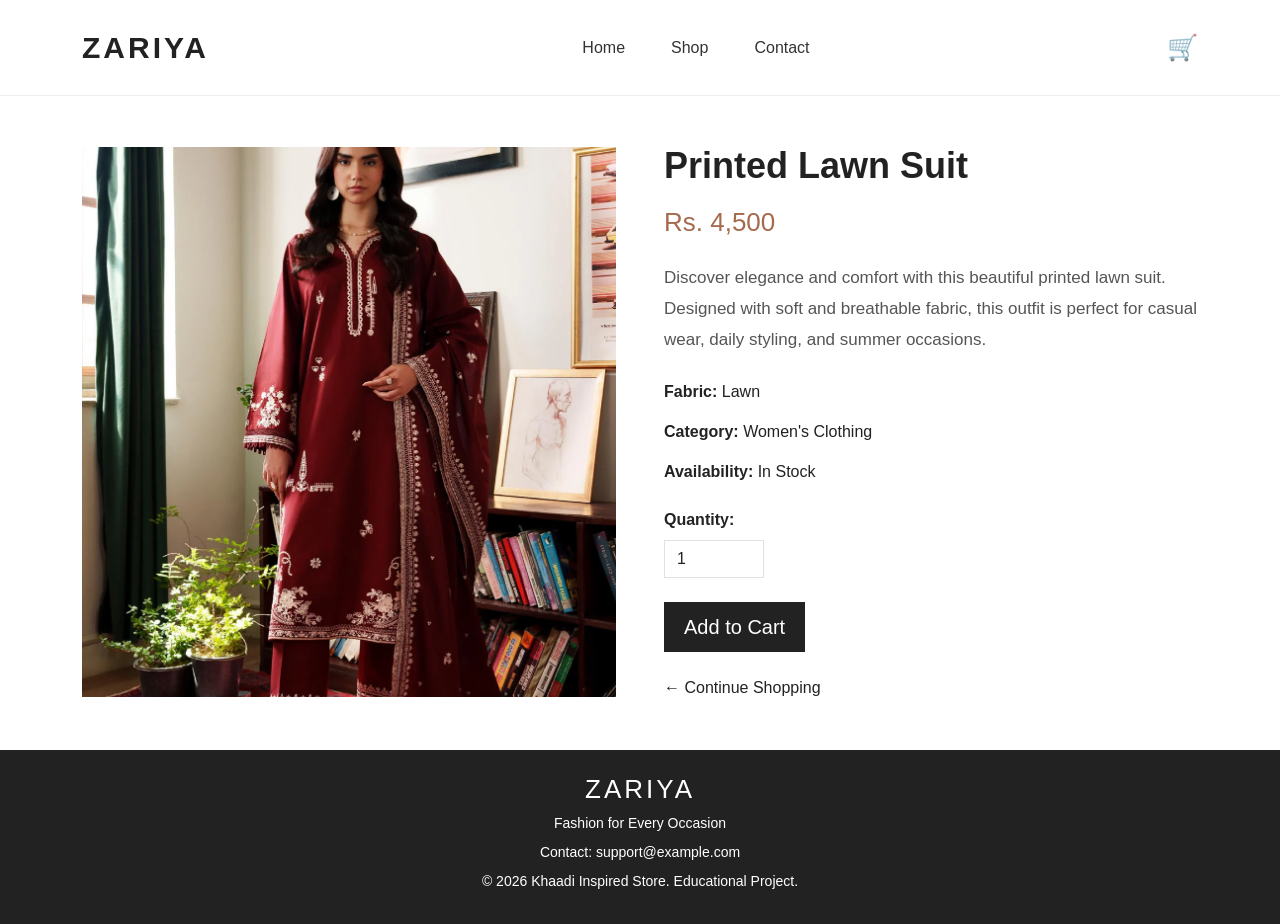
==== midterm-lab-exam/product.html @ 31271749 "midterm: baseline copy" ====
<!DOCTYPE html>
<html lang="en">

<head>
	<meta charset="UTF-8">
	<meta name="viewport" content="width=device-width, initial-scale=1.0">
	<title>Printed Lawn Suit | Zariya</title>

	<!-- Bootstrap CSS -->
	<link href="https://cdn.jsdelivr.net/npm/bootstrap@5.3.3/dist/css/bootstrap.min.css" rel="stylesheet">

	<!-- Custom CSS -->
	<link rel="stylesheet" href="style.css">
</head>

<body>

<!-- Header -->
<header>
	<nav class="navbar navbar-expand-lg navbar-light bg-white">
		<div class="container">

			<a class="navbar-brand" href="index.html">ZARIYA</a>

			<!-- Mobile Menu Button -->
			<button class="navbar-toggler" type="button"
				data-bs-toggle="collapse"
				data-bs-target="#navbarMenu"
				aria-controls="navbarMenu"
				aria-expanded="false"
				aria-label="Toggle navigation">

				<span class="navbar-toggler-icon"></span>

			</button>

			<!-- Navigation Links -->
			<div class="collapse navbar-collapse" id="navbarMenu">

				<div class="navbar-nav mx-auto">
					<a class="nav-link" href="index.html">Home</a>
					<a class="nav-link" href="index.html#products">Shop</a>
					<a class="nav-link" href="#footer">Contact</a>
				</div>

				<span class="cart-icon">🛒</span>

			</div>

		</div>
	</nav>
</header>

	<!-- Product Details -->
	<section class="container my-5">

		<div class="row align-items-center g-5">

			<!-- Product Image -->
			<div class="col-12 col-md-6">

				<img src="images/product1.webp"
				     class="img-fluid w-100 product-detail-img"
				     alt="Printed Lawn Suit">

			</div>

			<!-- Product Information -->
			<div class="col-12 col-md-6">

				<h1 class="product-name">Printed Lawn Suit</h1>

				<h3 class="product-price">Rs. 4,500</h3>

				<p class="product-description">
					Discover elegance and comfort with this beautiful
					printed lawn suit. Designed with soft and breathable
					fabric, this outfit is perfect for casual wear,
					daily styling, and summer occasions.
				</p>

				<p><strong>Fabric:</strong> Lawn</p>

				<p><strong>Category:</strong> Women's Clothing</p>

				<p><strong>Availability:</strong> In Stock</p>

				<!-- Quantity Selector -->
				<div class="my-4">

					<label for="quantity" class="form-label">
						<strong>Quantity:</strong>
					</label>

					<input type="number"
					       id="quantity"
					       class="form-control quantity-input"
					       value="1"
					       min="1">

				</div>

				<!-- Add to Cart Button -->
				<button type="button" class="btn btn-dark btn-lg">
					Add to Cart
				</button>

				<!-- Back to Shopping -->
				<div class="mt-4">

					<a href="index.html" class="back-link">
						← Continue Shopping
					</a>

				</div>

			</div>

		</div>

	</section>

	<!-- Footer -->
	<footer id="footer" class="text-center p-4">

		<h4>ZARIYA</h4>

		<p>Fashion for Every Occasion</p>

		<p>Contact: support@example.com</p>

		<p>&copy; 2026 Khaadi Inspired Store. Educational Project.</p>

	</footer>
    <script src="https://cdn.jsdelivr.net/npm/bootstrap@5.3.3/dist/js/bootstrap.bundle.min.js"></script>
</body>
</html>
---- midterm-lab-exam/style.css ----
/* General Styling */
body {
	font-family: Arial, sans-serif;
	margin: 0;
	padding: 0;
	background-color: #ffffff;
	color: #222222;
}

/* Navbar */
.navbar {
	padding: 20px 0;
	border-bottom: 1px solid #eeeeee;
}

.navbar-brand {
	font-size: 30px;
	font-weight: bold;
	letter-spacing: 3px;
	color: #222222;
}

.nav-link {
	font-size: 16px;
	margin: 0 15px;
	color: #333333;
}

.nav-link:hover {
	color: #a66a4c;
}

.cart-icon {
	font-size: 25px;
	cursor: pointer;
}

/* Homepage Banner */
.banner {
	background-color: #f5eee8;
	padding: 100px 20px;
}

.banner h1 {
	font-size: 48px;
	font-weight: bold;
	letter-spacing: 2px;
}

.banner p {
	font-size: 20px;
	margin: 20px 0;
}

.banner .btn {
	padding: 12px 35px;
	border-radius: 0;
}

/* Product Section */
#products h2 {
	font-size: 32px;
	font-weight: bold;
	margin-bottom: 30px;
}

/* Product Cards */
.card {
	border: 1px solid #eeeeee;
	border-radius: 0;
	transition: 0.3s;
}

.card:hover {
	box-shadow: 0 5px 15px rgba(0, 0, 0, 0.1);
}

.card-img-top {
	width: 100%;
	height: 350px;
	object-fit: cover;
	border-radius: 0;
}

.card-body {
	padding: 20px;
}

.card-title {
	font-size: 17px;
	font-weight: bold;
}

.card-text {
	font-size: 16px;
	color: #555555;
}

/* Buttons */
.btn-dark {
	background-color: #222222;
	border: none;
	border-radius: 0;
	padding: 10px 20px;
}

.btn-dark:hover {
	background-color: #a66a4c;
}

/* Footer */
footer {
	background-color: #222222;
	color: white;
	margin-top: 50px;
}

footer h4 {
	font-size: 26px;
	letter-spacing: 3px;
}

footer p {
	font-size: 14px;
	margin: 8px 0;
}

/* Tablet */
@media (max-width: 991px) {
	.banner {
		padding: 70px 20px;
	}

	.banner h1 {
		font-size: 38px;
	}

	.card-img-top {
		height: 320px;
	}

	.nav-link {
		margin: 0 8px;
	}
}

/* Mobile */
@media (max-width: 575px) {
	.navbar-brand {
		font-size: 24px;
	}

	.banner {
		padding: 50px 15px;
	}

	.banner h1 {
		font-size: 30px;
	}

	.banner p {
		font-size: 16px;
	}

	#products h2 {
		font-size: 26px;
	}

	.card-img-top {
		height: 400px;
	}

	.cart-icon {
		font-size: 22px;
	}
}
    /* Product Detail Page */

.product-detail-img {
	height: 550px;
	object-fit: cover;
}

.product-name {
	font-size: 36px;
	font-weight: bold;
	margin-bottom: 20px;
}

.product-price {
	font-size: 26px;
	color: #a66a4c;
	margin-bottom: 25px;
}

.product-description {
	font-size: 17px;
	line-height: 1.8;
	color: #555555;
	margin-bottom: 25px;
}

.quantity-input {
	width: 100px;
	border-radius: 0;
}

.back-link {
	color: #222222;
	text-decoration: none;
	font-size: 16px;
}

.back-link:hover {
	color: #a66a4c;
}

/* Tablet */
@media (max-width: 991px) {
	.product-detail-img {
		height: 450px;
	}

	.product-name {
		font-size: 30px;
	}
}

/* Mobile */
@media (max-width: 575px) {
	.product-detail-img {
		height: auto;
	}

	.product-name {
		font-size: 26px;
	}

	.product-price {
		font-size: 22px;
	}

	.product-description {
		font-size: 15px;
	}
}
/* Responsive Navbar */

.navbar-toggler {
	border: 1px solid #dddddd;
	border-radius: 0;
}

.navbar-toggler:focus {
	box-shadow: none;
}

.navbar-collapse {
	align-items: center;
}

/* Tablet and Mobile Navbar */
@media (max-width: 991px) {

	.navbar-nav {
		text-align: center;
		padding: 15px 0;
	}

	.nav-link {
		padding: 10px;
		margin: 0;
	}

	.cart-icon {
		display: block;
		text-align: center;
		padding-bottom: 10px;
	}
}
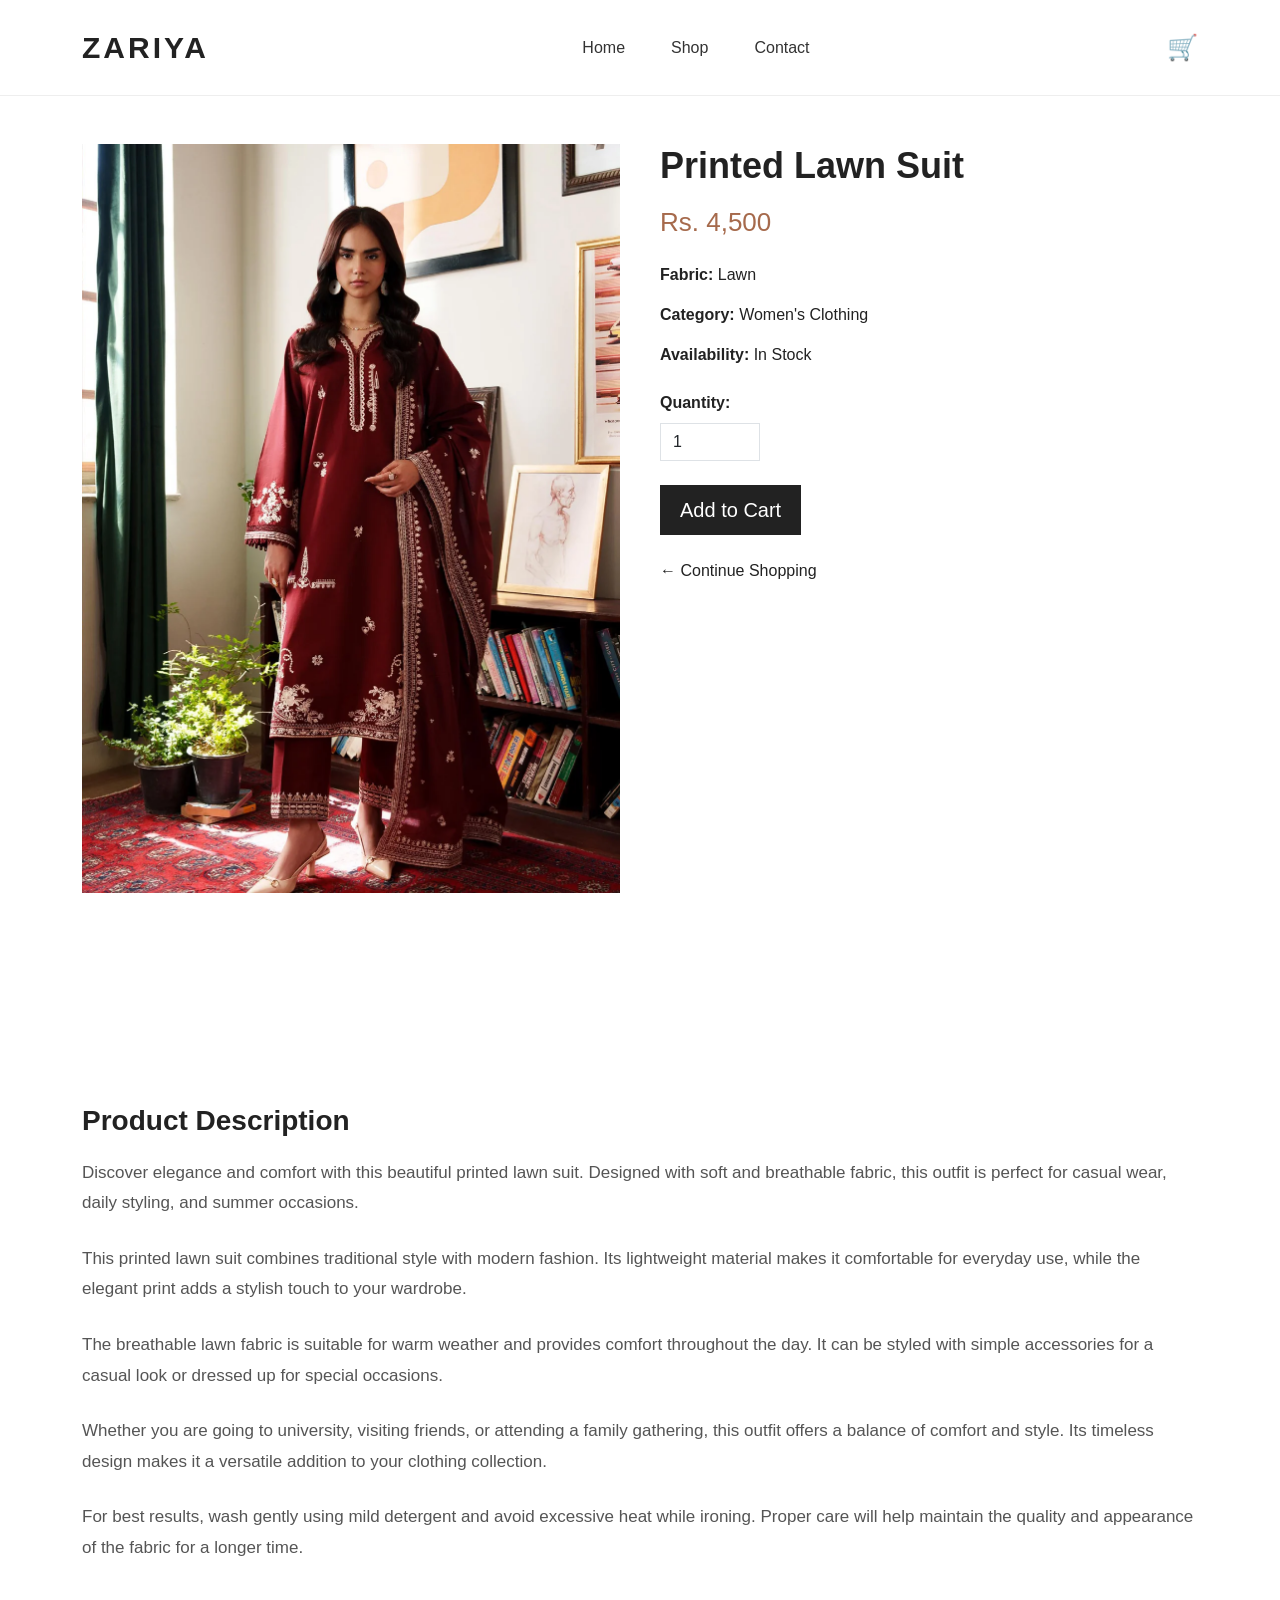
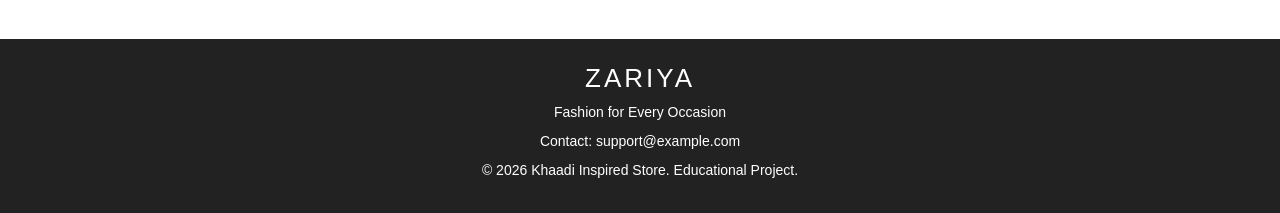
==== commit 01f2a2de: "midterm: task 2 sticky details" ====
--- a/midterm-lab-exam/product.html
+++ b/midterm-lab-exam/product.html
@@ -15,69 +15,61 @@
 
 <body>
 
-<!-- Header -->
-<header>
-	<nav class="navbar navbar-expand-lg navbar-light bg-white">
-		<div class="container">
+	<!-- Header -->
+	<header>
+		<nav class="navbar navbar-expand-lg navbar-light bg-white">
+			<div class="container">
 
-			<a class="navbar-brand" href="index.html">ZARIYA</a>
+				<a class="navbar-brand" href="index.html">ZARIYA</a>
 
-			<!-- Mobile Menu Button -->
-			<button class="navbar-toggler" type="button"
-				data-bs-toggle="collapse"
-				data-bs-target="#navbarMenu"
-				aria-controls="navbarMenu"
-				aria-expanded="false"
-				aria-label="Toggle navigation">
+				<!-- Mobile Menu Button -->
+				<button class="navbar-toggler" type="button"
+					data-bs-toggle="collapse"
+					data-bs-target="#navbarMenu"
+					aria-controls="navbarMenu"
+					aria-expanded="false"
+					aria-label="Toggle navigation">
 
-				<span class="navbar-toggler-icon"></span>
+					<span class="navbar-toggler-icon"></span>
+				</button>
 
-			</button>
+				<!-- Navigation Links -->
+				<div class="collapse navbar-collapse" id="navbarMenu">
 
-			<!-- Navigation Links -->
-			<div class="collapse navbar-collapse" id="navbarMenu">
+					<div class="navbar-nav mx-auto">
+						<a class="nav-link" href="index.html">Home</a>
+						<a class="nav-link" href="index.html#products">Shop</a>
+						<a class="nav-link" href="#footer">Contact</a>
+					</div>
 
-				<div class="navbar-nav mx-auto">
-					<a class="nav-link" href="index.html">Home</a>
-					<a class="nav-link" href="index.html#products">Shop</a>
-					<a class="nav-link" href="#footer">Contact</a>
+					<span class="cart-icon">🛒</span>
+
 				</div>
 
-				<span class="cart-icon">🛒</span>
+			</div>
+		</nav>
+	</header>
+
+	<!-- Task 2: Product Details Using CSS Grid -->
+	<section class="container my-5">
+
+		<div class="product-layout">
+
+			<!-- Grid Area: Image -->
+			<div class="product-image-area">
+
+				<img src="images/product1.webp"
+					class="img-fluid w-100 product-detail-img"
+					alt="Printed Lawn Suit">
 
 			</div>
 
-		</div>
-	</nav>
-</header>
-
-	<!-- Product Details -->
-	<section class="container my-5">
-
-		<div class="row align-items-center g-5">
-
-			<!-- Product Image -->
-			<div class="col-12 col-md-6">
-
-				<img src="images/product1.webp"
-				     class="img-fluid w-100 product-detail-img"
-				     alt="Printed Lawn Suit">
-
-			</div>
-
-			<!-- Product Information -->
-			<div class="col-12 col-md-6">
+			<!-- Grid Area: Details -->
+			<div class="product-details-area">
 
 				<h1 class="product-name">Printed Lawn Suit</h1>
 
 				<h3 class="product-price">Rs. 4,500</h3>
-
-				<p class="product-description">
-					Discover elegance and comfort with this beautiful
-					printed lawn suit. Designed with soft and breathable
-					fabric, this outfit is perfect for casual wear,
-					daily styling, and summer occasions.
-				</p>
 
 				<p><strong>Fabric:</strong> Lawn</p>
 
@@ -93,10 +85,10 @@
 					</label>
 
 					<input type="number"
-					       id="quantity"
-					       class="form-control quantity-input"
-					       value="1"
-					       min="1">
+						id="quantity"
+						class="form-control quantity-input"
+						value="1"
+						min="1">
 
 				</div>
 
@@ -116,6 +108,49 @@
 
 			</div>
 
+			<!-- Grid Area: Description -->
+			<div class="product-description-area">
+
+				<h2>Product Description</h2>
+
+				<p class="product-description">
+					Discover elegance and comfort with this beautiful
+					printed lawn suit. Designed with soft and breathable
+					fabric, this outfit is perfect for casual wear,
+					daily styling, and summer occasions.
+				</p>
+
+				<p class="product-description">
+					This printed lawn suit combines traditional style
+					with modern fashion. Its lightweight material makes
+					it comfortable for everyday use, while the elegant
+					print adds a stylish touch to your wardrobe.
+				</p>
+
+				<p class="product-description">
+					The breathable lawn fabric is suitable for warm
+					weather and provides comfort throughout the day.
+					It can be styled with simple accessories for a
+					casual look or dressed up for special occasions.
+				</p>
+
+				<p class="product-description">
+					Whether you are going to university, visiting
+					friends, or attending a family gathering, this
+					outfit offers a balance of comfort and style.
+					Its timeless design makes it a versatile addition
+					to your clothing collection.
+				</p>
+
+				<p class="product-description">
+					For best results, wash gently using mild detergent
+					and avoid excessive heat while ironing. Proper
+					care will help maintain the quality and appearance
+					of the fabric for a longer time.
+				</p>
+
+			</div>
+
 		</div>
 
 	</section>
@@ -132,6 +167,8 @@
 		<p>&copy; 2026 Khaadi Inspired Store. Educational Project.</p>
 
 	</footer>
-    <script src="https://cdn.jsdelivr.net/npm/bootstrap@5.3.3/dist/js/bootstrap.bundle.min.js"></script>
+
+	<script src="https://cdn.jsdelivr.net/npm/bootstrap@5.3.3/dist/js/bootstrap.bundle.min.js"></script>
+
 </body>
 </html>
--- a/midterm-lab-exam/style.css
+++ b/midterm-lab-exam/style.css
@@ -174,8 +174,8 @@
 		font-size: 22px;
 	}
 }
-    /* Product Detail Page */
-
+
+/* Product Detail Page */
 .product-detail-img {
 	height: 550px;
 	object-fit: cover;
@@ -244,8 +244,8 @@
 		font-size: 15px;
 	}
 }
+
 /* Responsive Navbar */
-
 .navbar-toggler {
 	border: 1px solid #dddddd;
 	border-radius: 0;
@@ -278,3 +278,138 @@
 		padding-bottom: 10px;
 	}
 }
+
+
+/* ==========================================
+   MIDTERM TASK 1 - CSS CATEGORY FILTER
+   ========================================== */
+
+/* Category Filter Container */
+.category-filter {
+	--accent: hsl(322, 70%, 45%);
+	text-align: center;
+}
+
+/* Hide Radio Buttons Visually */
+.category-filter > input[type="radio"] {
+	position: absolute;
+	opacity: 0;
+}
+
+/* Style Category Labels */
+.category-filter > label {
+	display: inline-block;
+	padding: 10px 20px;
+	margin: 5px;
+	border: 1px solid #dddddd;
+	background-color: #ffffff;
+	color: #222222;
+	cursor: pointer;
+}
+
+/* Highlight Selected Category */
+.category-filter > input[type="radio"]:checked + label {
+	background-color: var(--accent);
+	color: white;
+	border-color: var(--accent);
+}
+
+/* Space Between Filters and Product Grid */
+.product-grid {
+	margin-top: 25px;
+	text-align: left;
+}
+
+/* Lawn Filter */
+.category-filter:has(#lawn:checked) .product-grid > :not(.lawn) {
+	display: none;
+}
+
+/* Kurtas Filter */
+.category-filter:has(#kurtas:checked) .product-grid > :not(.kurtas) {
+	display: none;
+}
+
+/* Casual Filter */
+.category-filter:has(#casual:checked) .product-grid > :not(.casual) {
+	display: none;
+}
+
+/* Formal Filter */
+.category-filter:has(#formal:checked) .product-grid > :not(.formal) {
+	display: none;
+}
+/* ==========================================
+   MIDTERM TASK 2 - CSS GRID PRODUCT LAYOUT
+   ========================================== */
+
+/* Mobile Layout: Below 646px */
+.product-layout {
+	display: grid;
+
+	grid-template-columns: 1fr;
+
+	grid-template-areas:
+		"image"
+		"details"
+		"description";
+
+	gap: 30px;
+}
+
+/* Named Grid Areas */
+.product-image-area {
+	grid-area: image;
+}
+
+.product-details-area {
+	grid-area: details;
+}
+
+.product-description-area {
+	grid-area: description;
+}
+
+/* Product Image */
+.product-image-area .product-detail-img {
+	width: 100%;
+	height: auto;
+	object-fit: cover;
+}
+
+/* Description */
+.product-description-area {
+	padding-top: 20px;
+}
+
+.product-description-area h2 {
+	font-size: 28px;
+	font-weight: bold;
+	margin-bottom: 20px;
+}
+
+/* Desktop Layout: 646px and Above */
+@media (min-width: 646px) {
+
+	.product-layout {
+		grid-template-columns: 1fr 1fr;
+
+		grid-template-areas:
+			"image details"
+			"description description";
+
+		gap: 40px;
+	}
+
+	/* Keep Details Sticky While Scrolling */
+	.product-details-area {
+		position: sticky;
+		top: 76px;
+		align-self: start;
+	}
+
+	/* Give Image Area Enough Height for Sticky Effect */
+	.product-image-area {
+		min-height: 100vh;
+	}
+}
